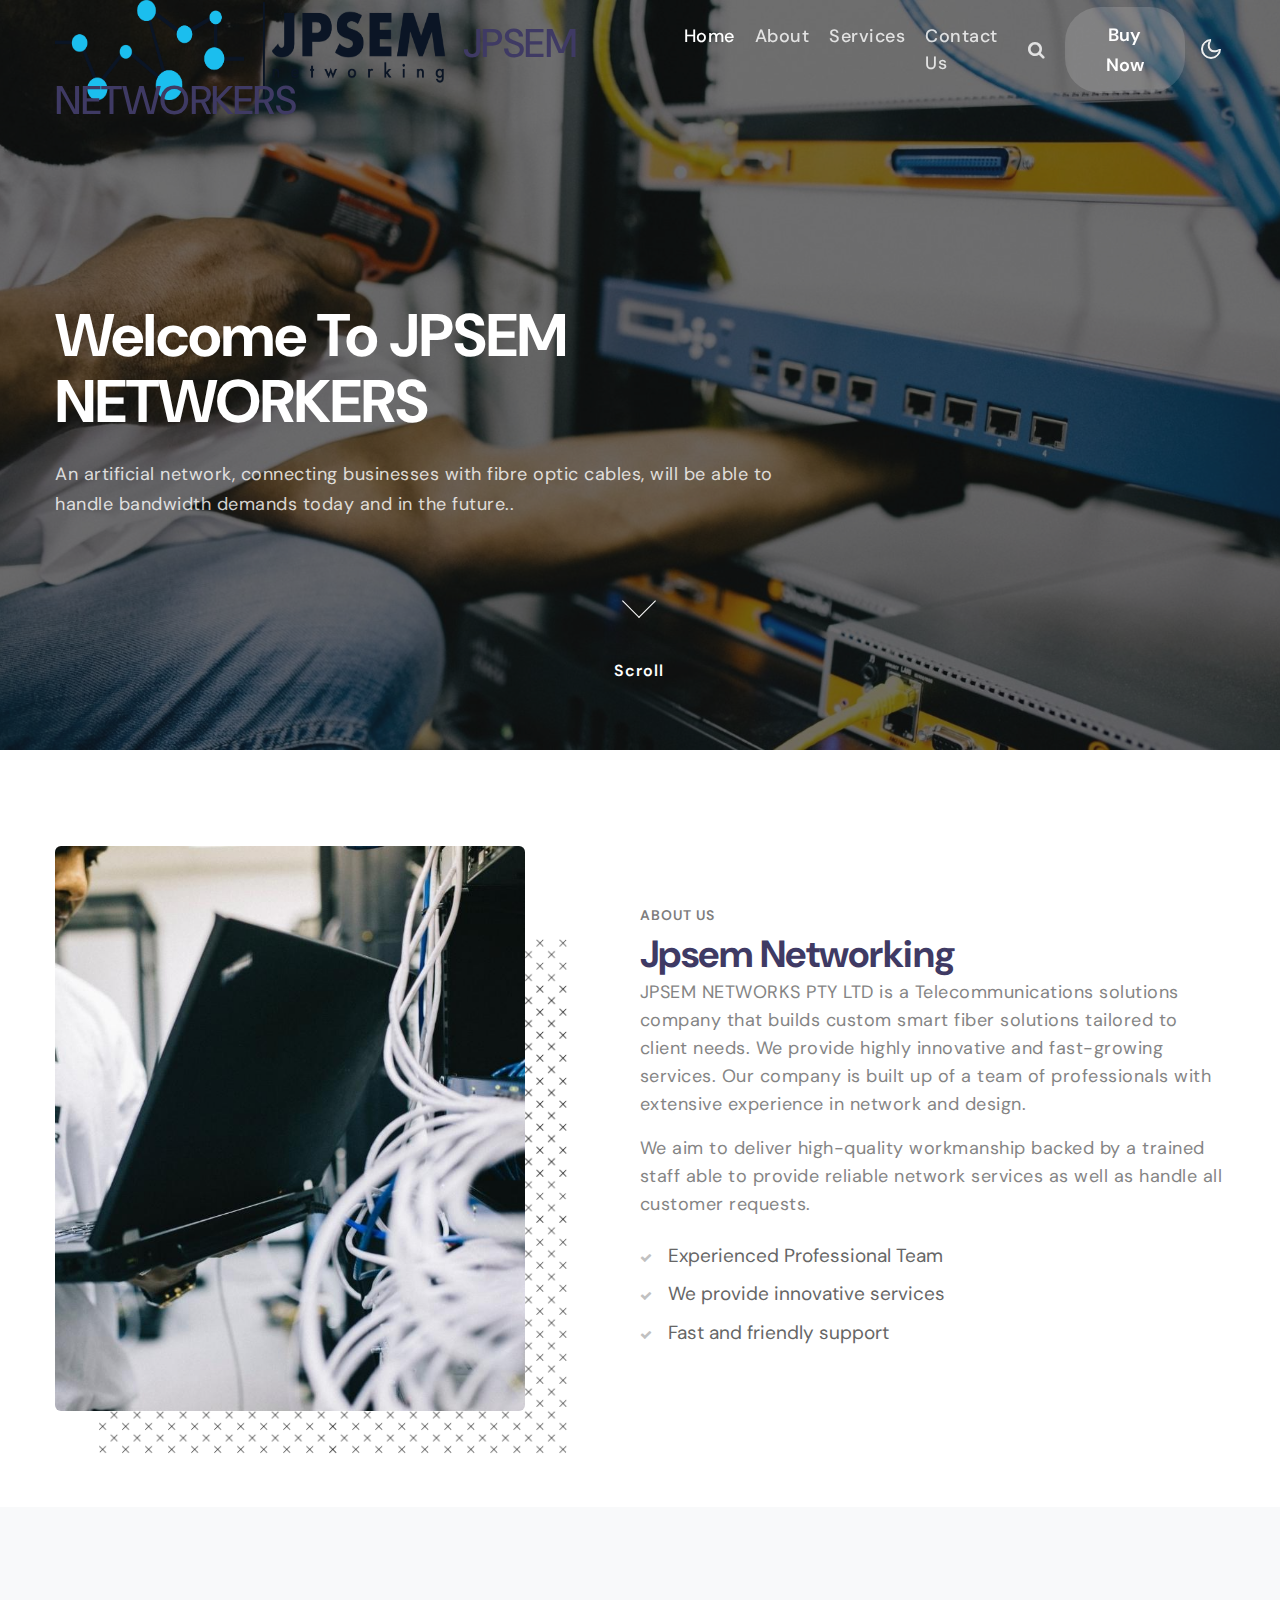
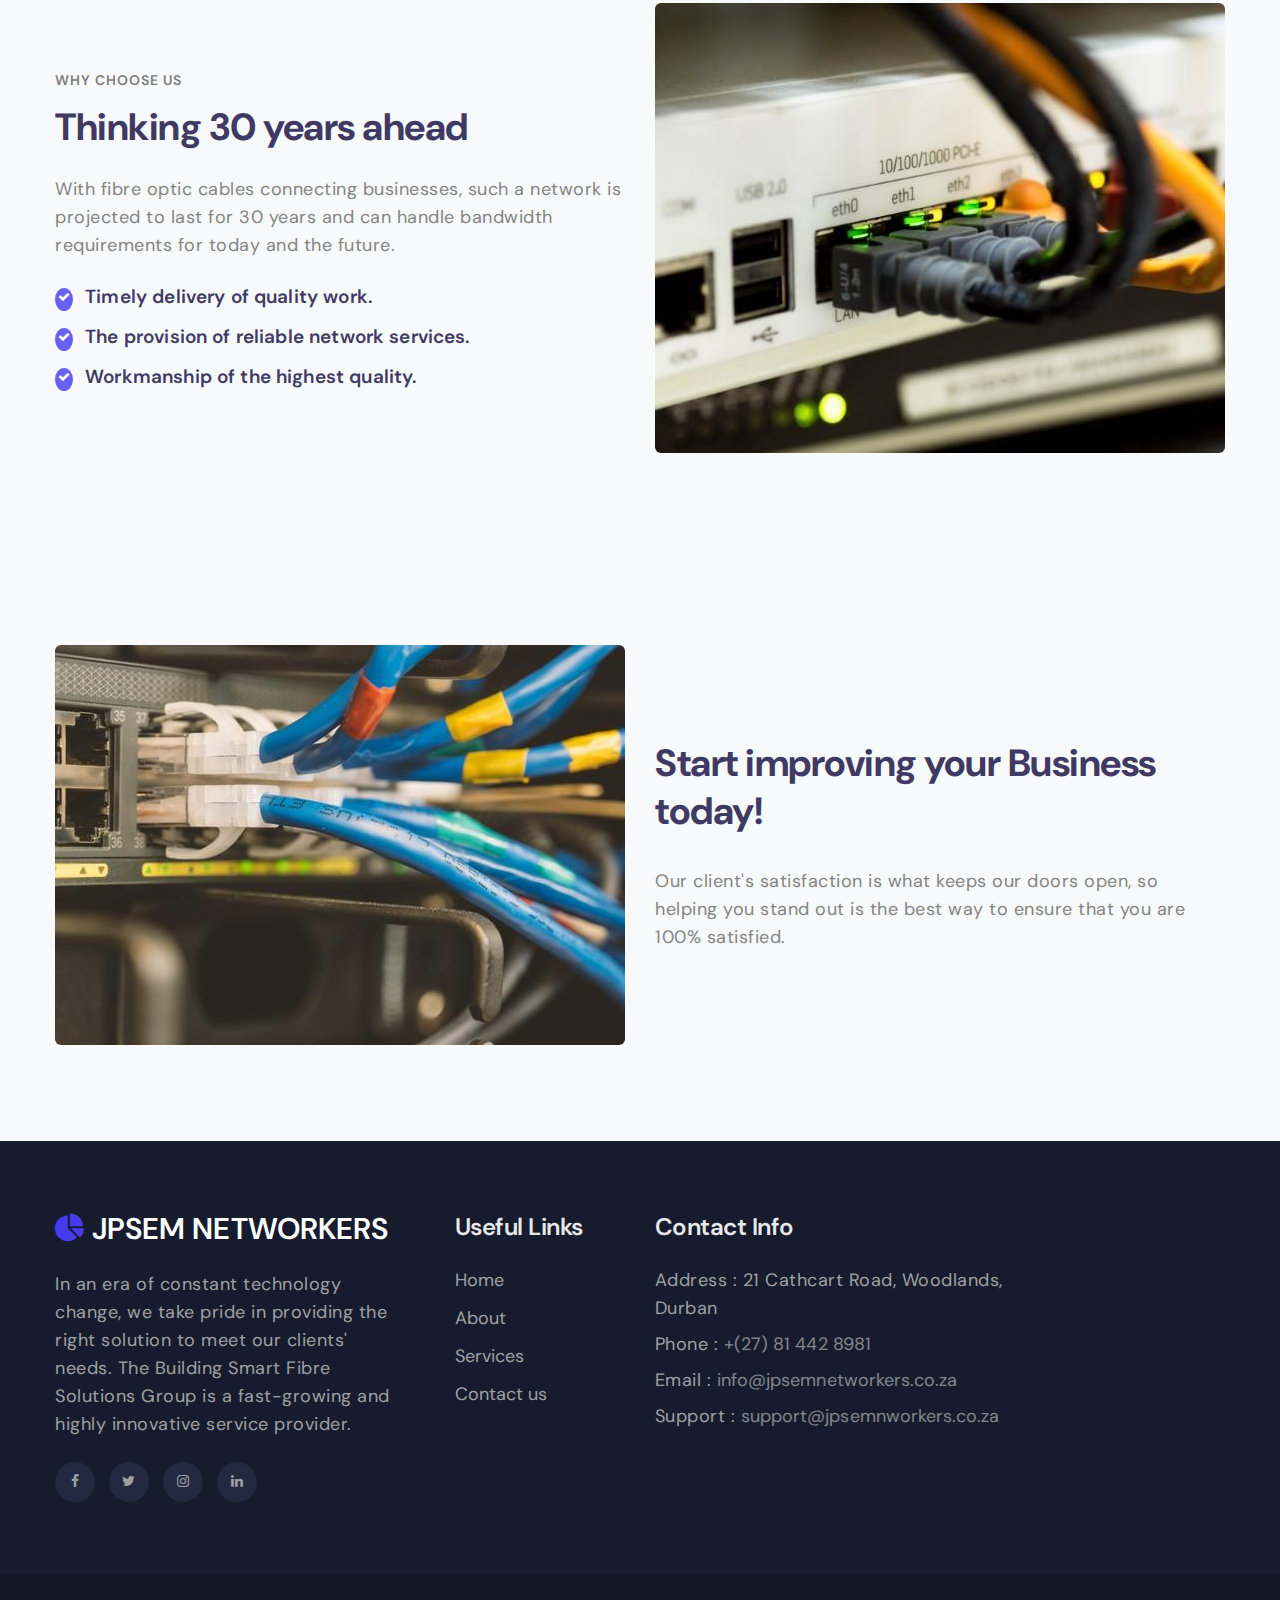
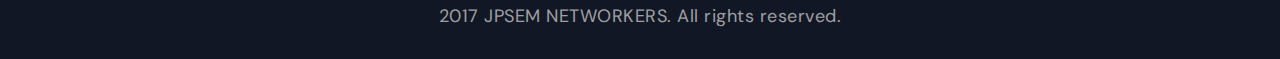
==== index.html @ b21a21ee "Footers and useful links fixed, and tried to make sure everything else is okay." ====
<!doctype html>
<html lang="en">
  <head>
    <!-- Required meta tags -->
    <meta charset="utf-8">
    <meta name="viewport" content="width=device-width, initial-scale=1, shrink-to-fit=no">

    <title>JPSEM NETWORKERS - Home</title>

    <!-- google fonts -->
    <link href="//fonts.googleapis.com/css2?family=DM+Sans:wght@400;700&display=swap" rel="stylesheet">

    <!-- Template CSS -->
    <link rel="stylesheet" href="assets/css/style-starter.css">
    
  </head>
  <body>
<!--header-->
<header id="site-header" class="fixed-top">
  <div class="container">
      <nav class="navbar navbar-expand-lg stroke px-0 pt-lg-0">
          <h1> <a class="navbar-brand" href="index.html">
                  <span>  <a class="navbar-brand" href="#index.html">
                    <img src="assets/images/logo.png" alt="Your logo" title="Your logo" style="height:100px;" />
                </a></span> JPSEM NETWORKERS
              </a></h1>
          <!-- if logo is image enable this  --> 
 
          <button class="navbar-toggler  collapsed bg-gradient" type="button" data-toggle="collapse"
              data-target="#navbarTogglerDemo02" aria-controls="navbarTogglerDemo02" aria-expanded="false"
              aria-label="Toggle navigation">
              <span class="navbar-toggler-icon fa icon-expand fa-bars"></span>
              <span class="navbar-toggler-icon fa icon-close fa-times"></span>
          </button>

          <div class="collapse navbar-collapse" id="navbarTogglerDemo02">
              <ul class="navbar-nav mx-lg-auto">
                  <li class="nav-item active">
                      <a class="nav-link" href="index.html">Home <span class="sr-only">(current)</span></a>
                  </li>
                  <li class="nav-item @@services__active">
                    <a class="nav-link" href="about.html">About</a>
                </li>
                  <li class="nav-item @@services__active">
                      <a class="nav-link" href="services.html">Services</a>
                  </li>
                  <li class="nav-item @@contact__active">
                      <a class="nav-link" href="contact.html">Contact Us</a>
                  </li>
              </ul>

              <!--/search-right-->
              <div class="search-right">
                  <a href="#search" title="search"><span class="fa fa-search" aria-hidden="true"></span></a>
                  <!-- search popup -->
                  <div id="search" class="pop-overlay">
                      <div class="popup">

                          <form action="error.html" method="GET" class="search-box">
                              <input type="search" placeholder="Enter Keyword" name="search" required="required"
                                  autofocus="">
                              <button type="submit" class="btn"><span class="fa fa-search"
                                      aria-hidden="true"></span></button>
                          </form>

                      </div>
                      <a class="close" href="#close">×</a>
                  </div>
                  <!-- /search popup -->
              </div>
              <!--//search-right-->
              <div class="top-quote mr-lg-3 mt-lg-0">
                  <a href="#buytheme" class="btn btn-style transparent-btn">Buy Now</a>
              </div>
          </div>
          <!-- toggle switch for light and dark theme -->
          <div class="mobile-position">
              <nav class="navigation">
                  <div class="theme-switch-wrapper">
                      <label class="theme-switch" for="checkbox">
                          <input type="checkbox" id="checkbox">
                          <div class="mode-container">
                              <i class="gg-sun"></i>
                              <i class="gg-moon"></i>
                          </div>
                      </label>
                  </div>
              </nav>
          </div>
          <!-- //toggle switch for light and dark theme -->
      </nav>
  </div>
</header>
<!--/header-->
<!-- banner section -->
<section id="home" class="w3l-banner py-5">
    <div class="container py-lg-5 py-4">
        <div class="py-lg-5 py-4 mt-lg-4">
            <div class="banner-info-grid mt-lg-5">
                <h3 class="mb-4">Welcome To JPSEM NETWORKERS</h3>
                <p>An artificial network, connecting businesses with fibre optic cables, will be able to handle bandwidth demands today and in the future..</p>
              <!--  <a class="btn btn-primary btn-style mt-sm-5 mt-4 mr-sm-2 mr-1" href="#more"> Know More </a> -->
                <!-- <a class="btn transparent-btn btn-style mt-sm-5 mt-4" href="about.html"> Get Started </a> -->
                <section id="bottom" class="demo">
                    <a href="#bottom"><span></span>Scroll</a>
                </section>
            </div>
        </div>
    </div>
</section>
<!-- //banner section -->
<section class="w3l-index3" id="about">
    <div class="midd-w3 py-5">
        <div class="container py-lg-5 py-md-4 py-2">
            <div class="row">
                <div class="col-lg-5 left-wthree-img">
                    <div class="position-relative">
                        <img src="assets/images/about.jpg" alt="" class="img-fluid" />
                        <img src="assets/images/cross.png" class="img-fluid pos" alt="dots">
                    </div>
                </div>
                <div class="col-lg-6 offset-lg-1 mt-lg-0 mt-5 pl-lg-0 align-self">
                    <h3 class="title-small">About us</h3>
                    <h6 class="title-big">Jpsem Networking</h6><p> JPSEM NETWORKS PTY LTD is a Telecommunications solutions company 
                      that builds custom smart fiber solutions tailored to client needs. We provide highly innovative and fast-growing services. 
                      Our company is built up of a team of professionals with extensive experience in network and design.
                    <p class="mt-3">We aim to deliver high-quality workmanship backed by a trained staff 
                      able to provide reliable network services as well as handle all customer requests.</p>
                    <ul class="w3l-right-book mt-4">
                        <li><span class="fa fa-check" aria-hidden="true"></span>Experienced Professional Team</li>
                        <li><span class="fa fa-check" aria-hidden="true"></span>We provide innovative services</li>
                        <li><span class="fa fa-check" aria-hidden="true"></span>Fast and friendly support</li>
                    </ul>
                    <!-- <a href="about.html" class="btn btn-style btn-primary mt-4">Read More</a> -->
                </div>
            </div>
        </div>
    </div>
</section>
<!-- home page block grids -->
<section class="w3l-grids-3 py-5" id="why">
    <div class="container py-lg-5 py-md-4 py-2">
        <div class="row bottom-ab-grids">
            <div class="col-lg-6 bottom-ab-left align-self">
                <span class="title-small mb-2">Why choose us</span>
                <h3 class="title-big mb-4">Thinking 30 years ahead</h3>
                <p class="">With fibre optic cables connecting businesses, such a network is projected to last for 30 years and can handle 
                  bandwidth requirements for today and the future.  </p>
                <ul class="cont-4 mt-4">
                    <li><span class="fa fa-check"></span>Timely delivery of quality work.</li>
                    <li><span class="fa fa-check"></span>The provision of reliable network services.</li>
                    <li><span class="fa fa-check"></span>Workmanship of the highest quality.</li>
                </ul>
            </div>
            <div class="col-lg-6 bottom-right-grids mt-lg-0 mt-5">
                <img src="assets/images/chooose.jpg" alt="" width="100%" class="radius-image img-fluid">
            </div>
        </div>
    </div>
</section>
<!-- //home page block grids -->
<!-- stats -->
<!-- //stats -->
<!-- home page section -->

<!-- //home page section -->

<!-- home page section -->
<section class="w3l-circles" id="stats">
    <div class="midd-w3 py-5">
        <div class="container py-lg-5 py-md-4 py-2">
            <div class="row">
                <div class="col-lg-6 mb-lg-0 mb-md-5 mb-4">
                    <img src="assets/images/image.jpg" alt="" width="100%" class="radius-image img-fluid">
                </div>
                <div class="col-lg-6 w3l-grids-3 w3l-align align-self">
                    <h3 class="title-big mx-0">Start improving your Business today! </h3>
                    <p class="pt-lg-2 mt-md-4 mt-3">Our client's satisfaction is what keeps our doors open, so helping you stand out is 
                      the best way to ensure that you are 100% satisfied.</p>
                </div>
            </div>
        </div>
    </div>
</section>
<!-- //home page section -->
<!-- footer -->
<section class="w3l-footer-29-main">
    <div class="footer-29 py-5">
      <div class="container py-lg-4">
        <div class="row footer-top-29">
          <div class="col-lg-4 col-md-6 col-sm-7 footer-list-29 footer-1 pr-lg-5">
            <div class="footer-logo mb-4">
              <a class="navbar-brand" href="index.html">
                <span class="fa fa-pie-chart"></span> JPSEM NETWORKERS</a>
            </div>
            <p>In an era of constant technology change, we take pride in providing the right solution to meet our clients' needs. 
              The Building Smart Fibre Solutions Group is a fast-growing and highly innovative service provider.</p>
            <div class="main-social-footer-29 mt-4">
              <a href="#facebook" class="facebook"><span class="fa fa-facebook"></span></a>
              <a href="#twitter" class="twitter"><span class="fa fa-twitter"></span></a>
              <a href="#instagram" class="instagram"><span class="fa fa-instagram"></span></a>
              <a href="#linkedin" class="linkedin"><span class="fa fa-linkedin"></span></a>
            </div>
          </div>
          <div class="col-lg-2 col-md-6 col-sm-5 col-6 footer-list-29 footer-2 mt-sm-0 mt-5">
  
            <ul>
              <h6 class="footer-title-29">Useful Links</h6>
              <li><a href="index.html">Home</a></li>
              <li><a href="about.html">About</a></li>
              <li><a href="services.html">Services</a></li>
              <li><a href="contact.html">Contact us</a></li>
            </ul>
          </div>
          <div class="col-lg-4 col-md-6 col-sm-7 footer-list-29 footer-4 mt-lg-0 mt-5">
            <h6 class="footer-title-29">Contact Info </h6>
            <p>Address : 21 Cathcart Road, Woodlands, Durban</p>
            <p class="mt-2">Phone : <a href="tel:0814428981">+(27) 81 442 8981</a></p>
            <p class="mt-2">Email : <a href="mailto:info@jpsemnetworkers.co.za">info@jpsemnetworkers.co.za</a></p>
            <p class="mt-2">Support : <a href="mailto:support@jpsemnworkers.co.za">support@jpsemnworkers.co.za</a></p>
          </div>
        </div>
      </div>
    </div>
    <!-- copyright -->
    <section class="w3l-copyright text-center">
      <div class="container">
        <p class="copy-footer-29">2017 JPSEM NETWORKERS. All rights reserved.</p>
      </div>
  
      <!-- move top -->
      <button onclick="topFunction()" id="movetop" title="Go to top">
        &#10548;
      </button>
      <script>
        // When the user scrolls down 20px from the top of the document, show the button
        window.onscroll = function () {
          scrollFunction()
        };
  
        function scrollFunction() {
          if (document.body.scrollTop > 20 || document.documentElement.scrollTop > 20) {
            document.getElementById("movetop").style.display = "block";
          } else {
            document.getElementById("movetop").style.display = "none";
          }
        }
  
        // When the user clicks on the button, scroll to the top of the document
        function topFunction() {
          document.body.scrollTop = 0;
          document.documentElement.scrollTop = 0;
        }
      </script>
      <!-- /move top -->
    </section>
    <!-- //copyright -->
  </section>
  <!-- //footer -->
<!-- //footer -->

<!-- Template JavaScript -->
<script src="assets/js/theme-change.js"></script><!-- theme switch js (light and dark)-->

<script src="assets/js/jquery-3.3.1.min.js"></script><!-- default jQuery -->

<script src="assets/js/circles.js"></script>

<!-- stats number counter-->
<script src="assets/js/jquery.waypoints.min.js"></script>
<script src="assets/js/jquery.countup.js"></script>
<script>
  $('.counter').countUp();
</script>
<!-- //stats number counter -->

<!-- owlcarousel -->
<script src="assets/js/owl.carousel.js"></script>

<!-- script for tesimonials carousel slider -->
<script>
  $(document).ready(function () {
    $("#owl-demo1").owlCarousel({
      loop: true,
      nav: false,
      margin: 50,
      responsiveClass: true,
      responsive: {
        0: {
          items: 1,
          nav: false
        },
        736: {
          items: 1,
          nav: false
        },
        991: {
          items: 2,
          margin: 30,
          nav: false
        },
        1080: {
          items: 2,
          nav: false
        }
      }
    })
  })
</script>
<!-- //script for tesimonials carousel slider -->

<!-- script for teams -->
<script>
  $(document).ready(function () {
    $('.owl-carousel').owlCarousel({
      loop: true,
      margin: 0,
      responsiveClass: true,
      responsive: {
        0: {
          items: 1,
          nav: true
        },
        400: {
          items: 2,
          nav: true,
          margin: 20
        },
        768: {
          items: 3,
          nav: true,
          margin: 20
        },
        1000: {
          items: 4,
          nav: true,
          loop: true,
          margin: 25
        }
      }
    })
  })
</script>
<!-- //script for teams-->
<!-- video popup -->
<script src="assets/js/jquery.magnific-popup.min.js"></script>
<script>
  $(document).ready(function () {
    $('.popup-with-zoom-anim').magnificPopup({
      type: 'inline',

      fixedContentPos: false,
      fixedBgPos: true,

      overflowY: 'auto',

      closeBtnInside: true,
      preloader: false,

      midClick: true,
      removalDelay: 300,
      mainClass: 'my-mfp-zoom-in'
    });

    $('.popup-with-move-anim').magnificPopup({
      type: 'inline',

      fixedContentPos: false,
      fixedBgPos: true,

      overflowY: 'auto',

      closeBtnInside: true,
      preloader: false,

      midClick: true,
      removalDelay: 300,
      mainClass: 'my-mfp-slide-bottom'
    });
  });
</script>
<!-- //video popup -->

<!-- disable body scroll which navbar is in active -->
<script>
  $(function () {
    $('.navbar-toggler').click(function () {
      $('body').toggleClass('noscroll');
    })
  });
</script>
<!-- disable body scroll which navbar is in active -->

<!--/MENU-JS-->
<script>
  $(window).on("scroll", function () {
    var scroll = $(window).scrollTop();

    if (scroll >= 80) {
      $("#site-header").addClass("nav-fixed");
    } else {
      $("#site-header").removeClass("nav-fixed");
    }
  });

  //Main navigation Active Class Add Remove
  $(".navbar-toggler").on("click", function () {
    $("header").toggleClass("active");
  });
  $(document).on("ready", function () {
    if ($(window).width() > 991) {
      $("header").removeClass("active");
    }
    $(window).on("resize", function () {
      if ($(window).width() > 991) {
        $("header").removeClass("active");
      }
    });
  });
</script>
<!--//MENU-JS-->

<!-- bootstrap js -->
<script src="assets/js/bootstrap.min.js"></script>

</body>

</html>
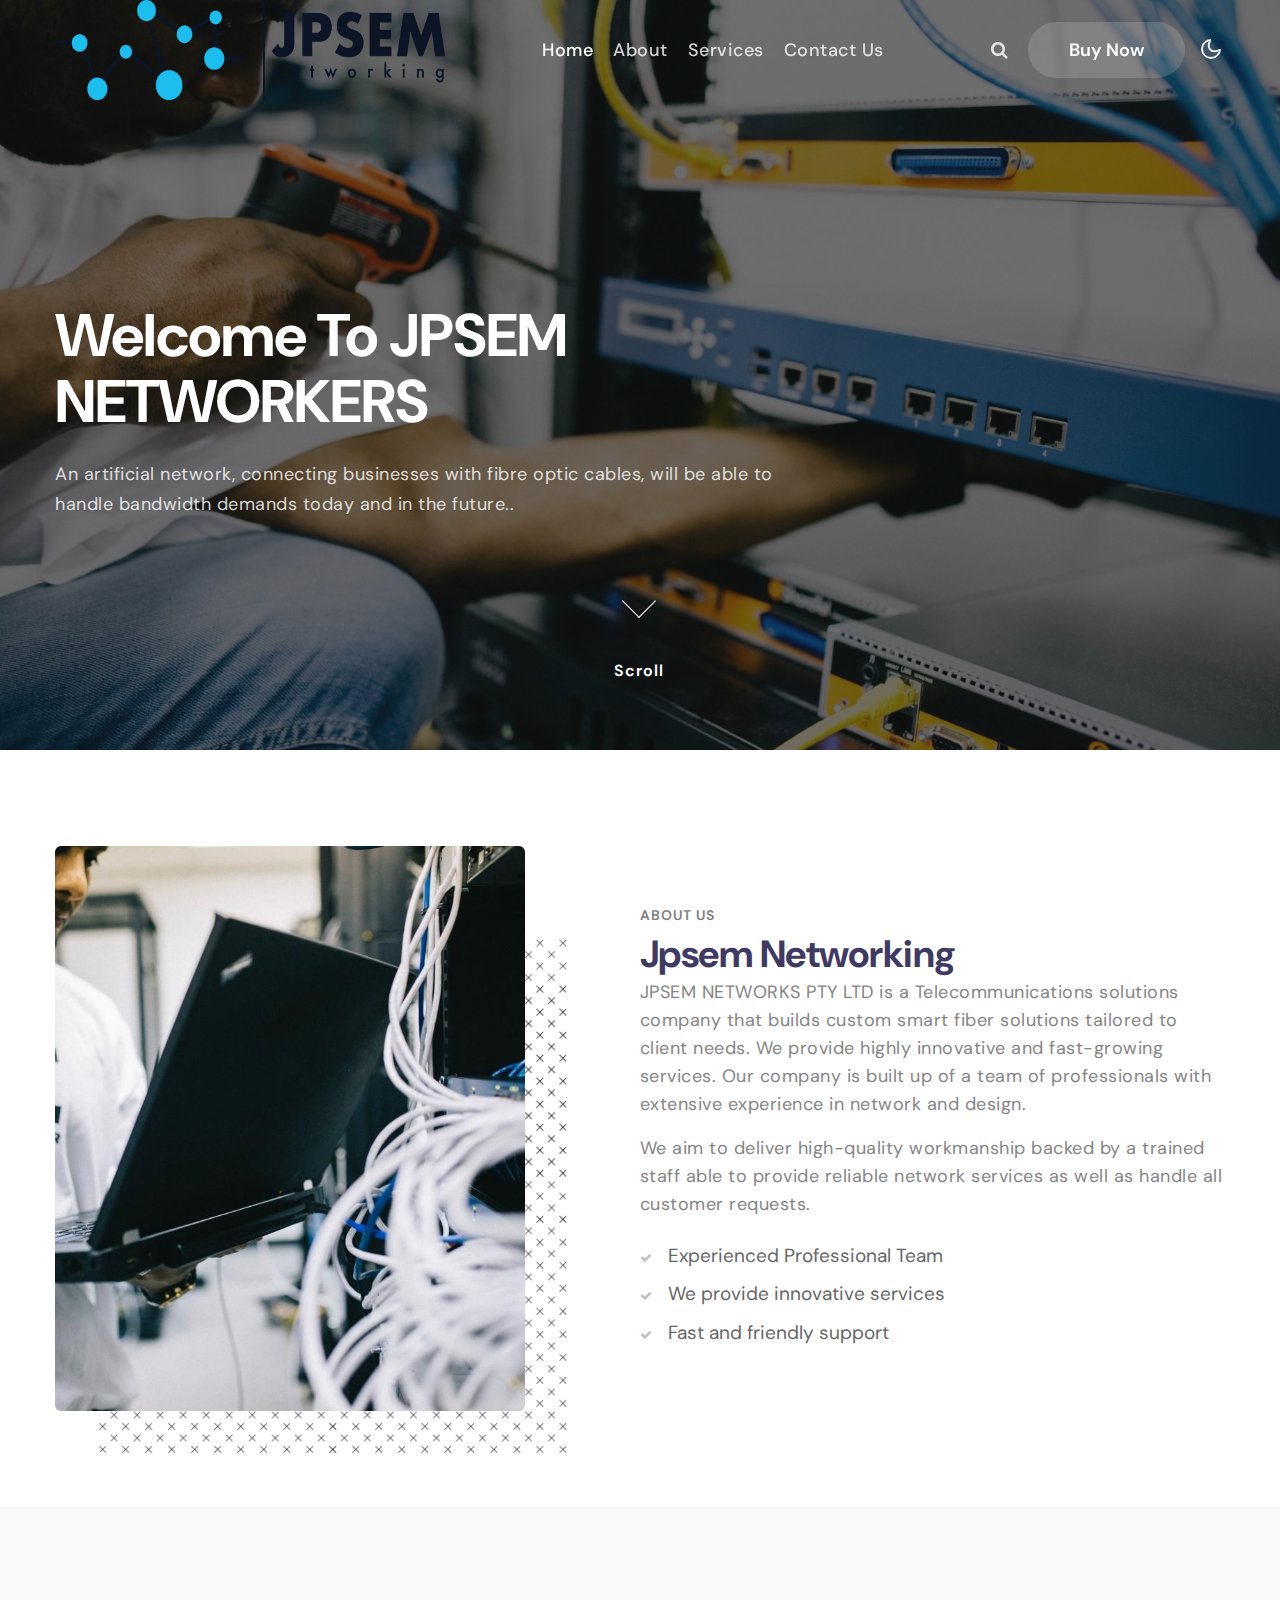
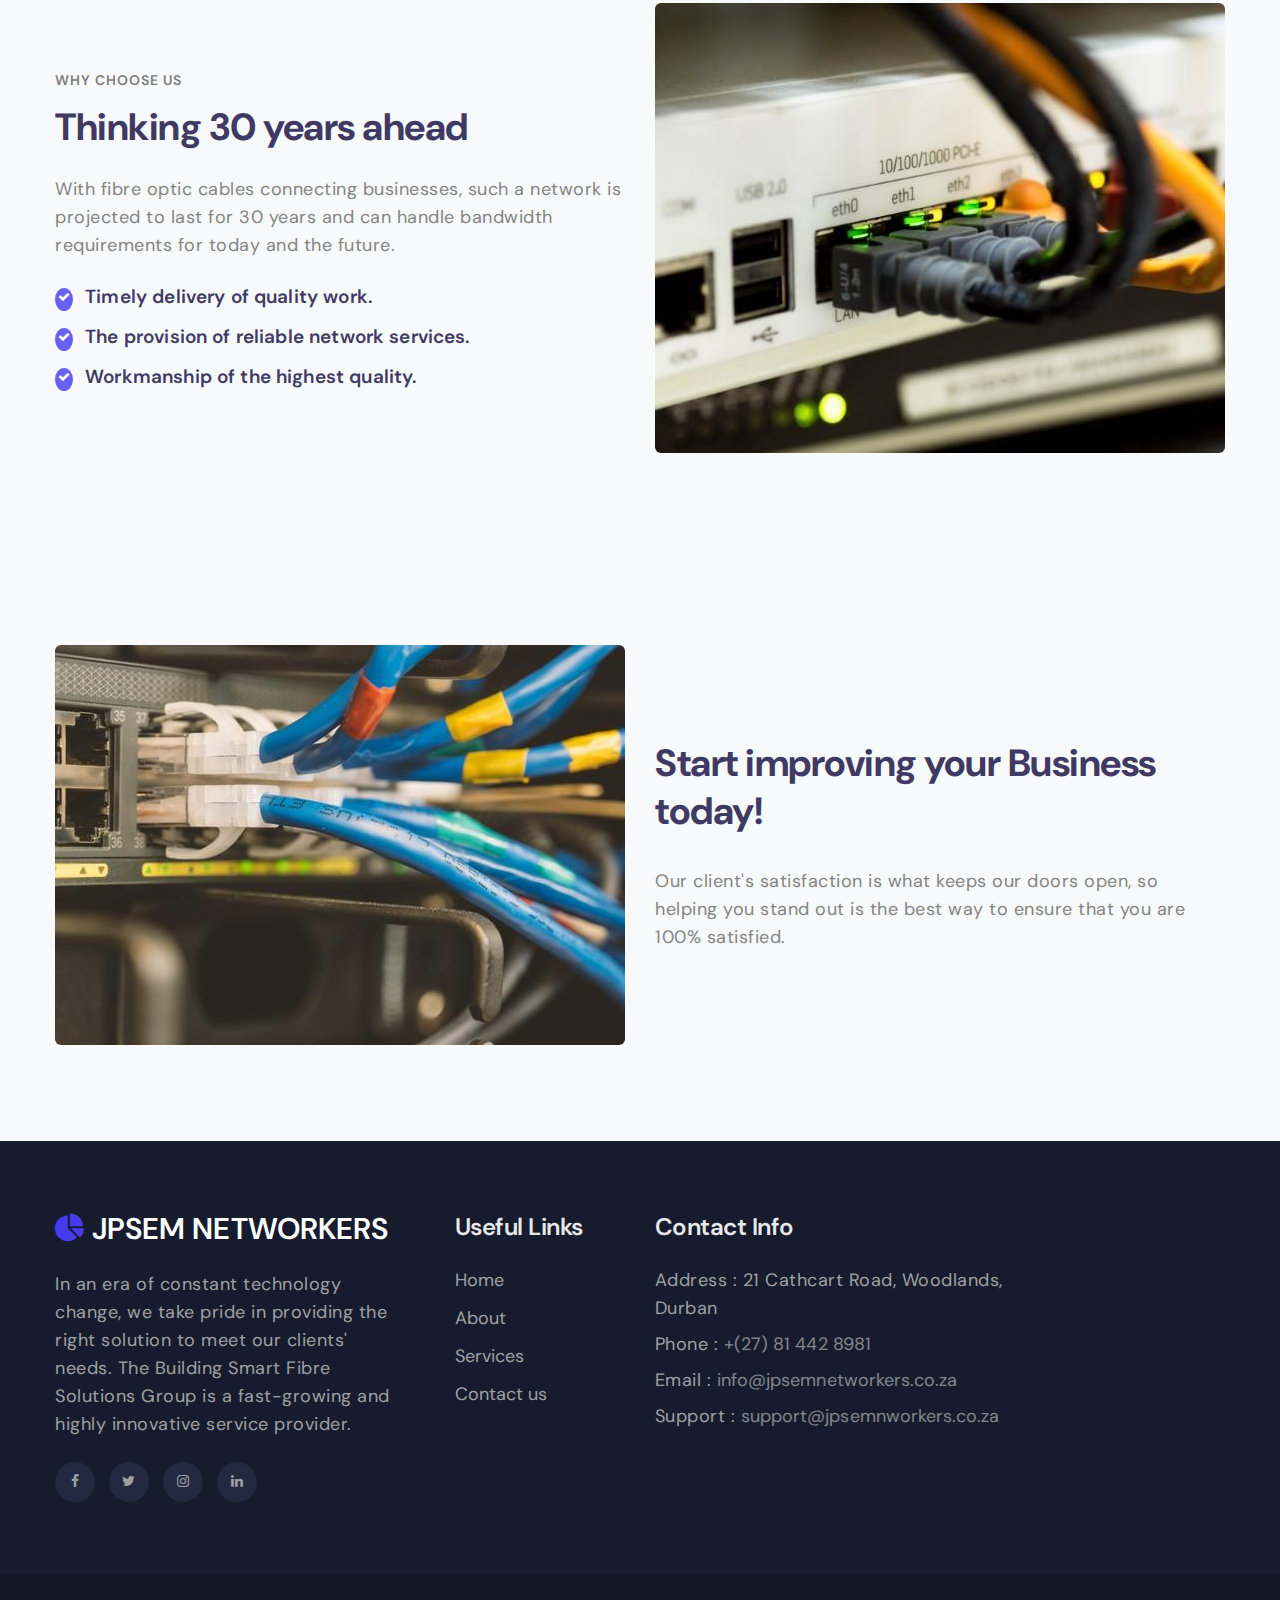
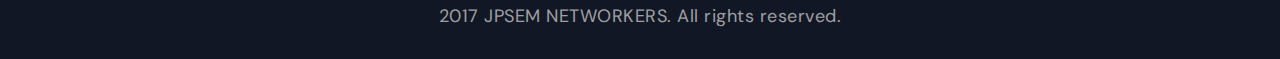
==== commit bbcc34eb: "Merge branch 'gh-pages' of https://github.com/ITmbuyu/jpsem.github.io into gh-pages" ====
--- a/index.html
+++ b/index.html
@@ -22,7 +22,7 @@
           <h1> <a class="navbar-brand" href="index.html">
                   <span>  <a class="navbar-brand" href="#index.html">
                     <img src="assets/images/logo.png" alt="Your logo" title="Your logo" style="height:100px;" />
-                </a></span> JPSEM NETWORKERS
+                </a></span>
               </a></h1>
           <!-- if logo is image enable this  --> 
  
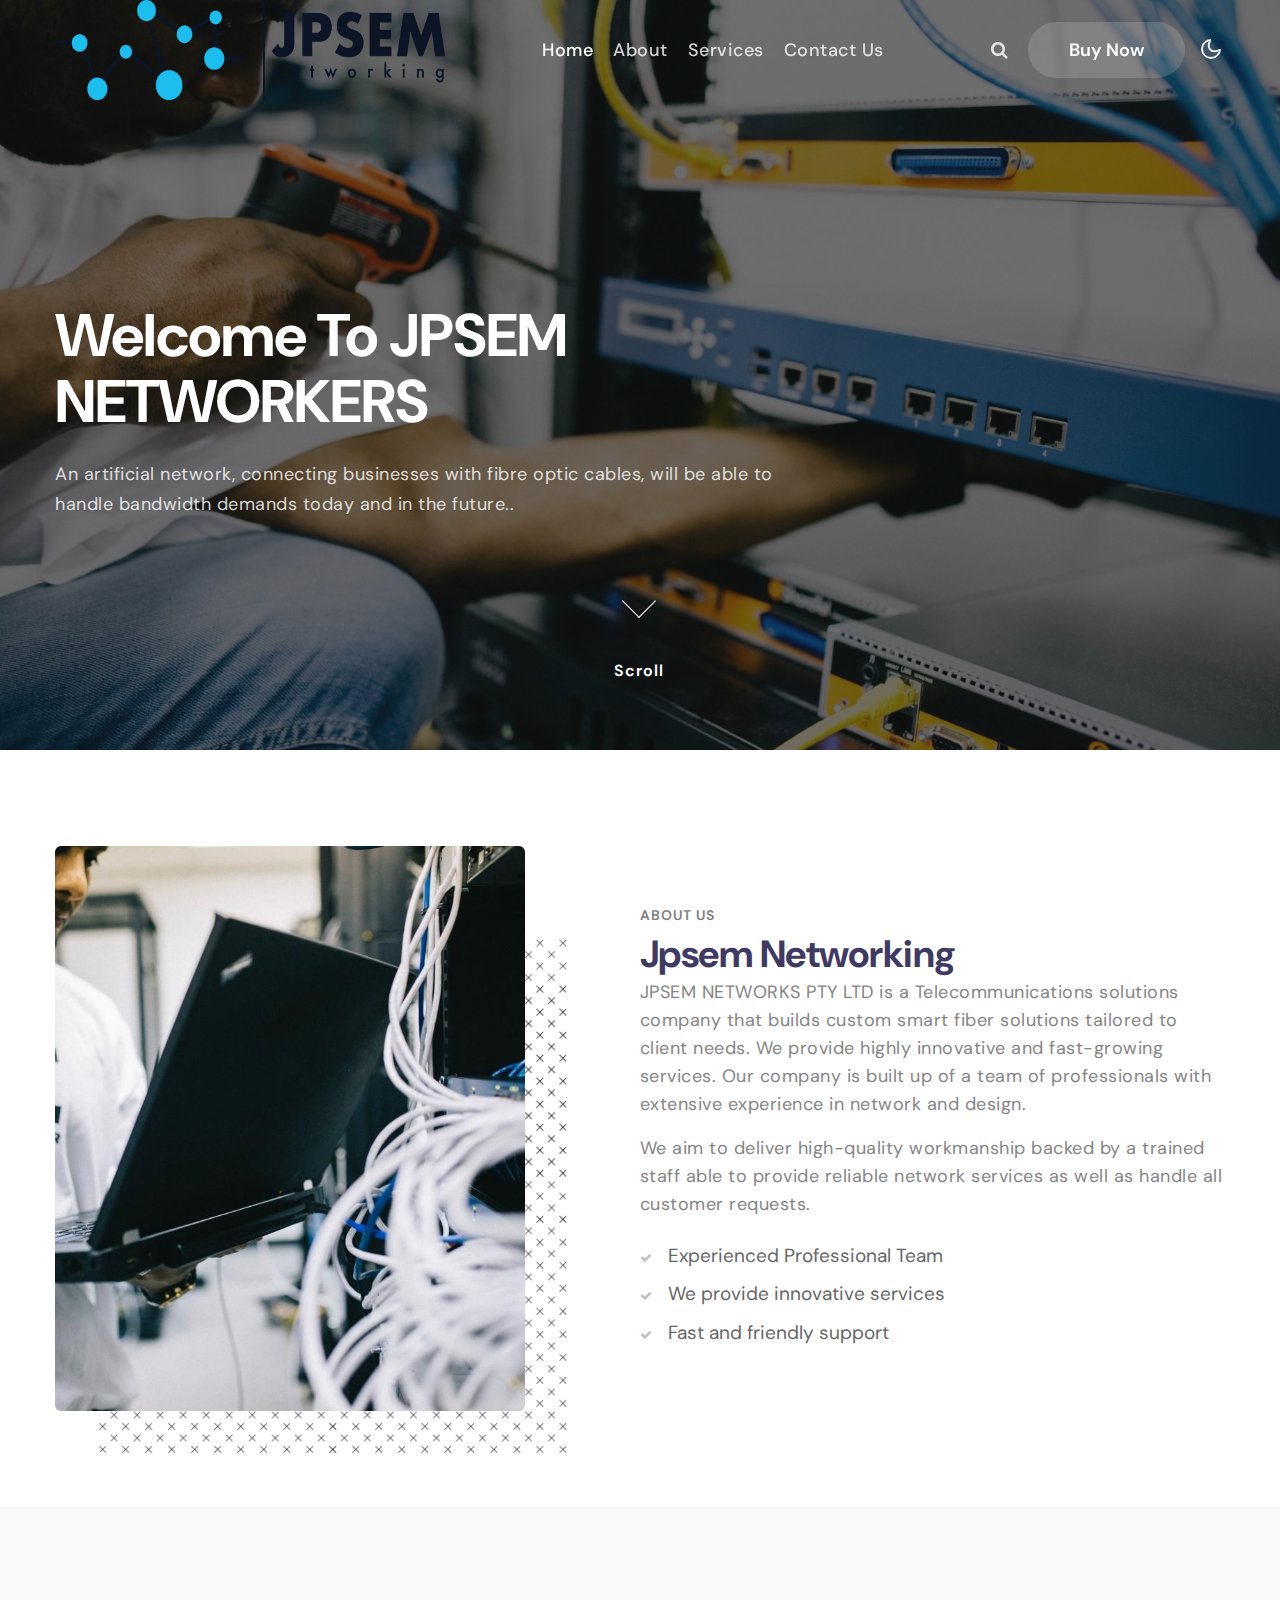
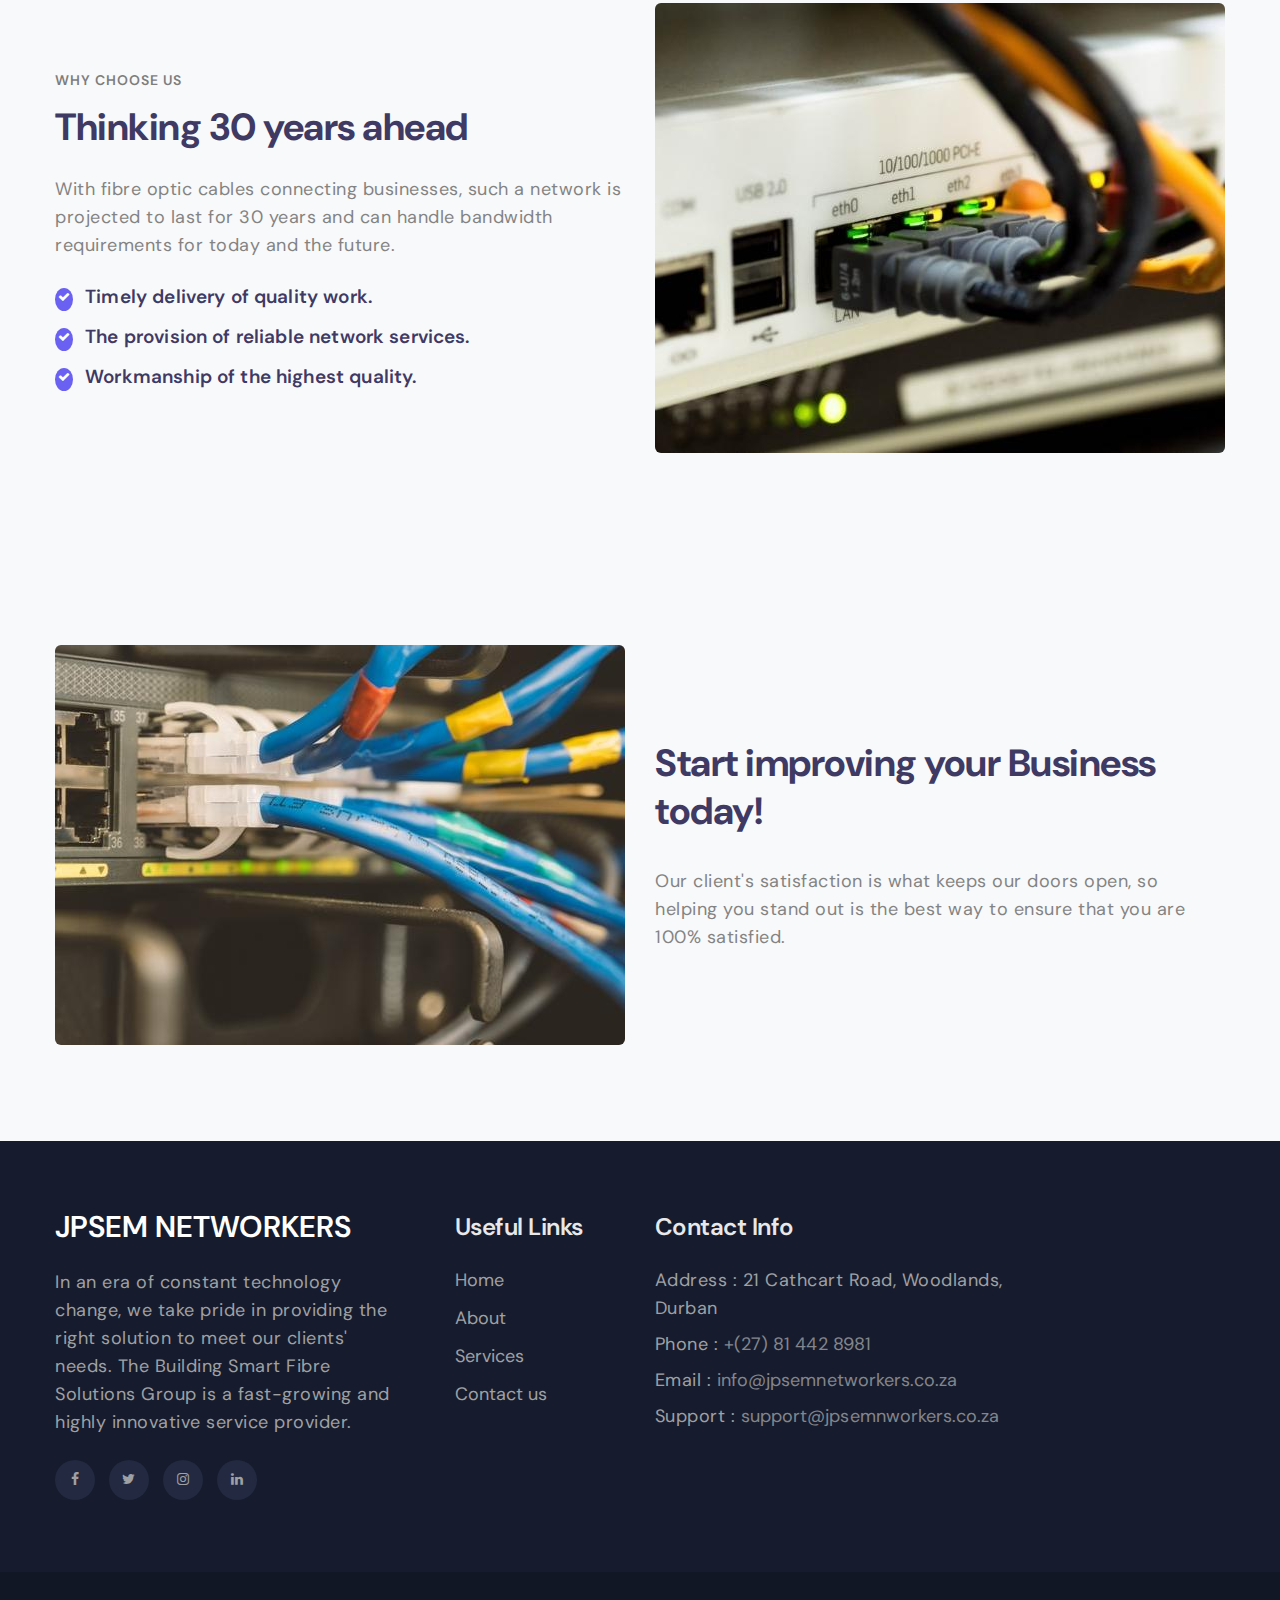
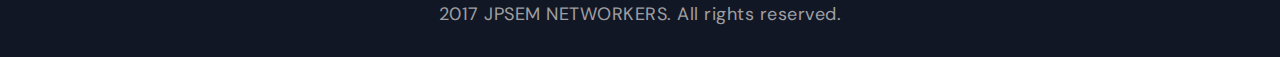
==== commit 70e40c35: "removing pie fa icon" ====
--- a/index.html
+++ b/index.html
@@ -6,6 +6,9 @@
     <meta name="viewport" content="width=device-width, initial-scale=1, shrink-to-fit=no">
 
     <title>JPSEM NETWORKERS - Home</title>
+    <link rel="apple-touch-icon" sizes="180x180" href="assets/images/apple-touch-icon.png">
+    <link rel="icon" type="image/png" sizes="32x32" href="assets/images/favicon-32x32.png">
+    <link rel="icon" type="image/png" sizes="16x16" href="assets/images/favicon-16x16.png">
 
     <!-- google fonts -->
     <link href="//fonts.googleapis.com/css2?family=DM+Sans:wght@400;700&display=swap" rel="stylesheet">
@@ -70,7 +73,7 @@
               </div>
               <!--//search-right-->
               <div class="top-quote mr-lg-3 mt-lg-0">
-                  <a href="#buytheme" class="btn btn-style transparent-btn">Buy Now</a>
+                  <a href="contact.html" class="btn btn-style transparent-btn">Buy Now</a>
               </div>
           </div>
           <!-- toggle switch for light and dark theme -->
@@ -190,8 +193,7 @@
         <div class="row footer-top-29">
           <div class="col-lg-4 col-md-6 col-sm-7 footer-list-29 footer-1 pr-lg-5">
             <div class="footer-logo mb-4">
-              <a class="navbar-brand" href="index.html">
-                <span class="fa fa-pie-chart"></span> JPSEM NETWORKERS</a>
+              <a class="navbar-brand" href="index.html"> JPSEM NETWORKERS</a>
             </div>
             <p>In an era of constant technology change, we take pride in providing the right solution to meet our clients' needs. 
               The Building Smart Fibre Solutions Group is a fast-growing and highly innovative service provider.</p>
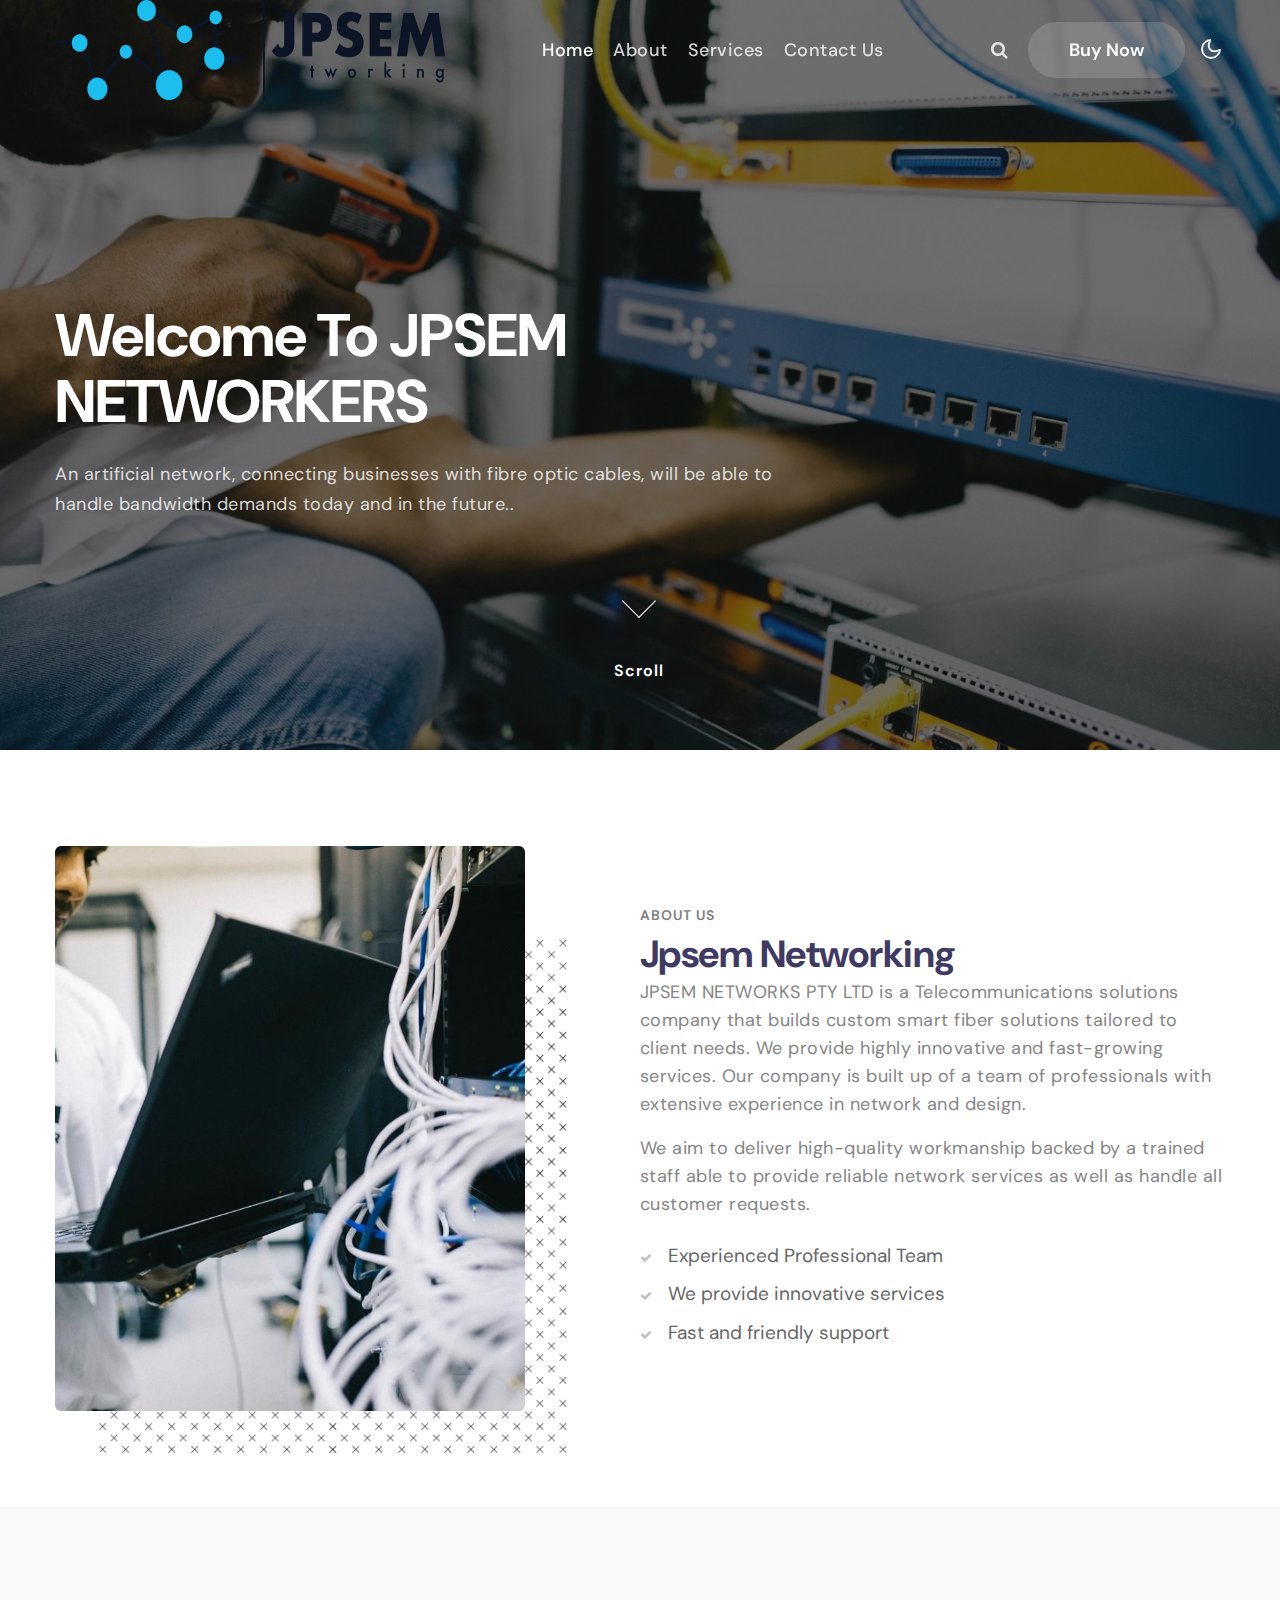
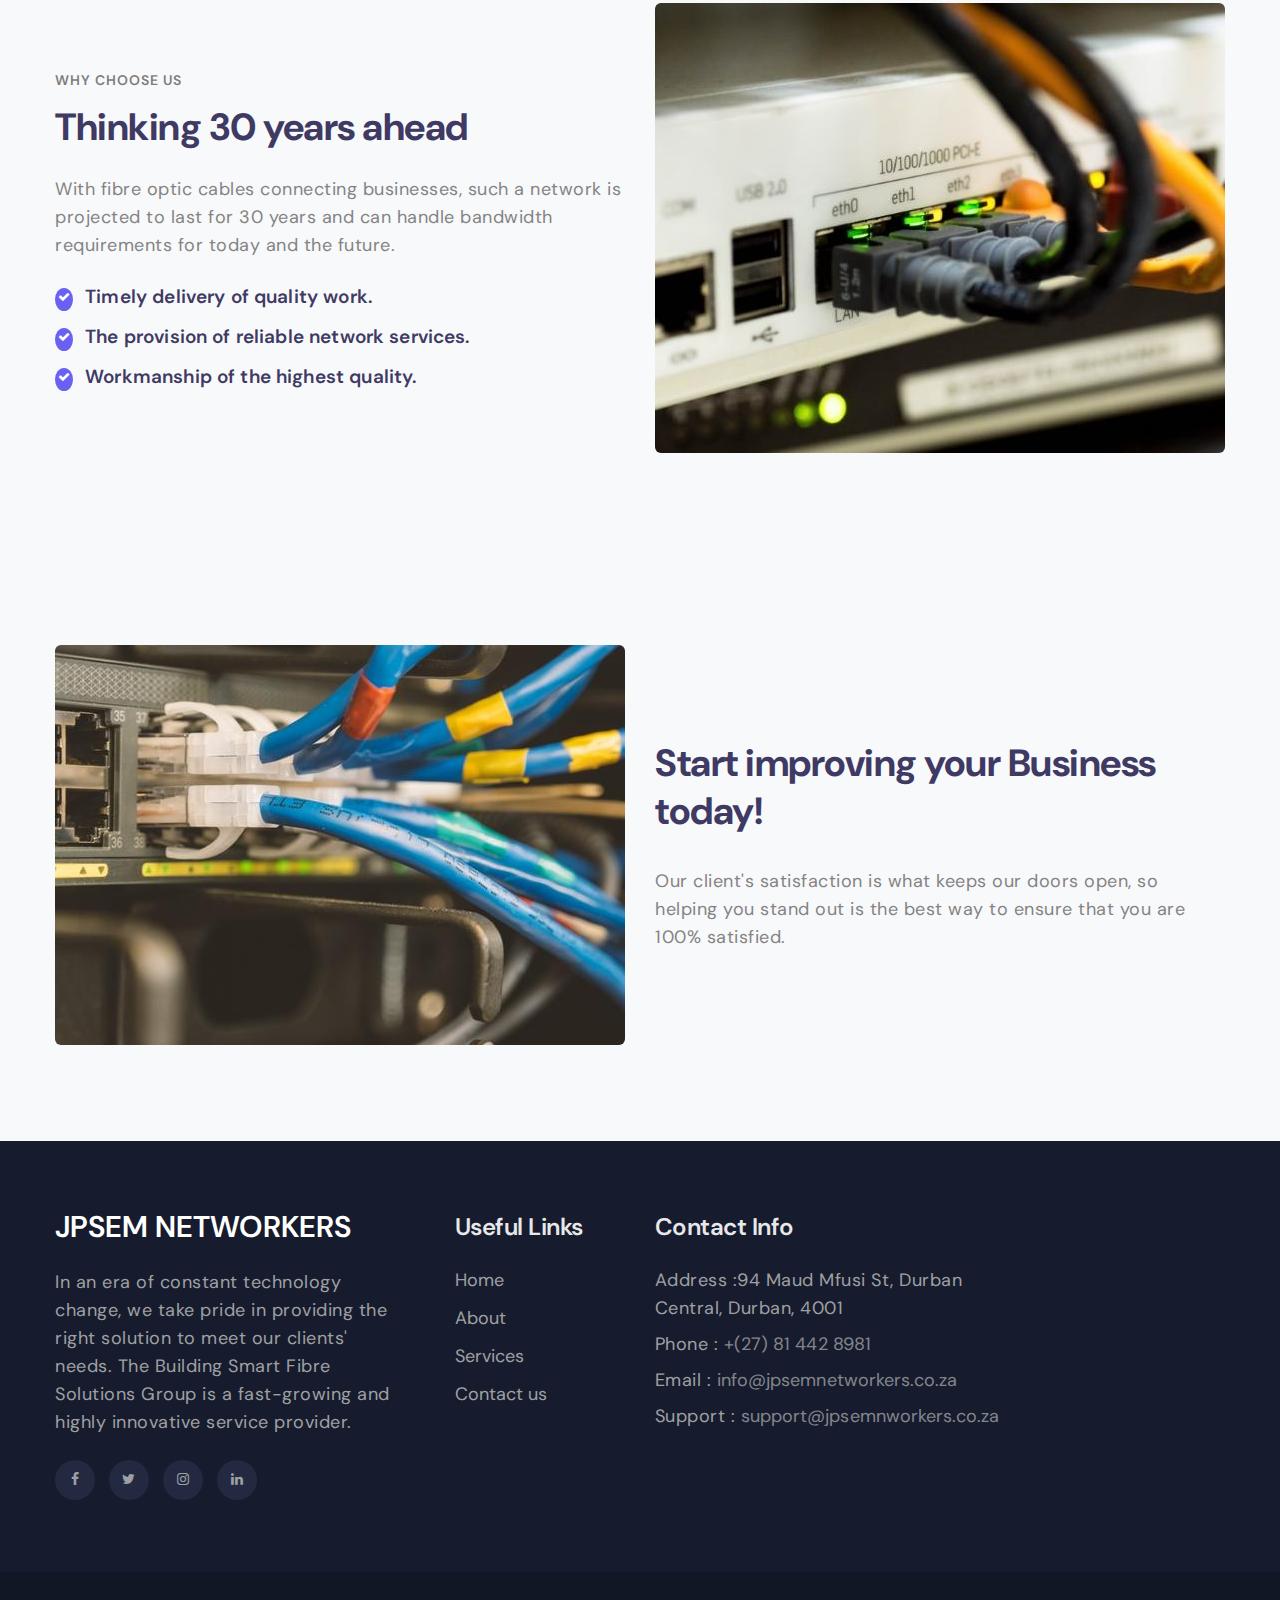
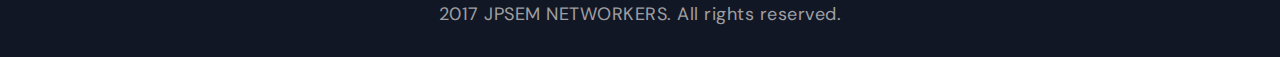
==== commit 7ecea523: "Update index.html" ====
--- a/index.html
+++ b/index.html
@@ -216,7 +216,7 @@
           </div>
           <div class="col-lg-4 col-md-6 col-sm-7 footer-list-29 footer-4 mt-lg-0 mt-5">
             <h6 class="footer-title-29">Contact Info </h6>
-            <p>Address : 21 Cathcart Road, Woodlands, Durban</p>
+            <p>Address :94 Maud Mfusi St, Durban Central, Durban, 4001</p>
             <p class="mt-2">Phone : <a href="tel:0814428981">+(27) 81 442 8981</a></p>
             <p class="mt-2">Email : <a href="mailto:info@jpsemnetworkers.co.za">info@jpsemnetworkers.co.za</a></p>
             <p class="mt-2">Support : <a href="mailto:support@jpsemnworkers.co.za">support@jpsemnworkers.co.za</a></p>
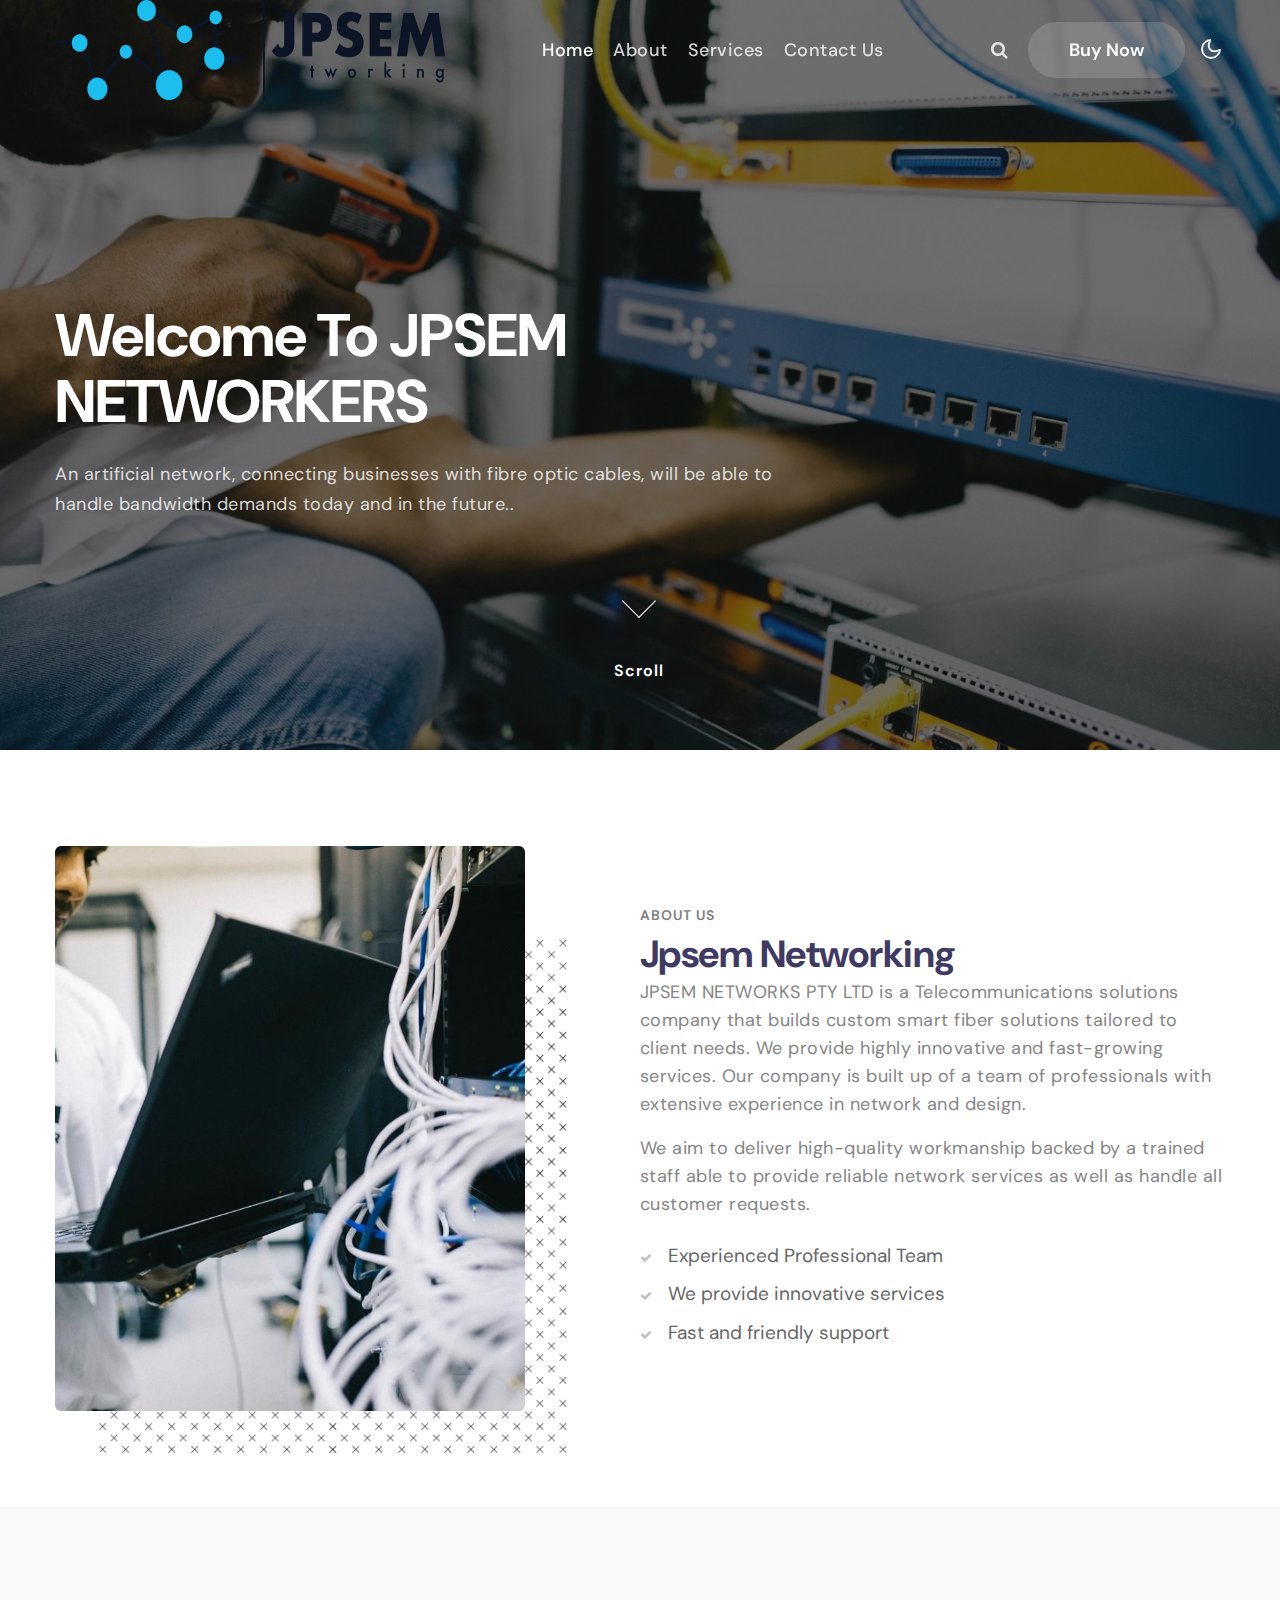
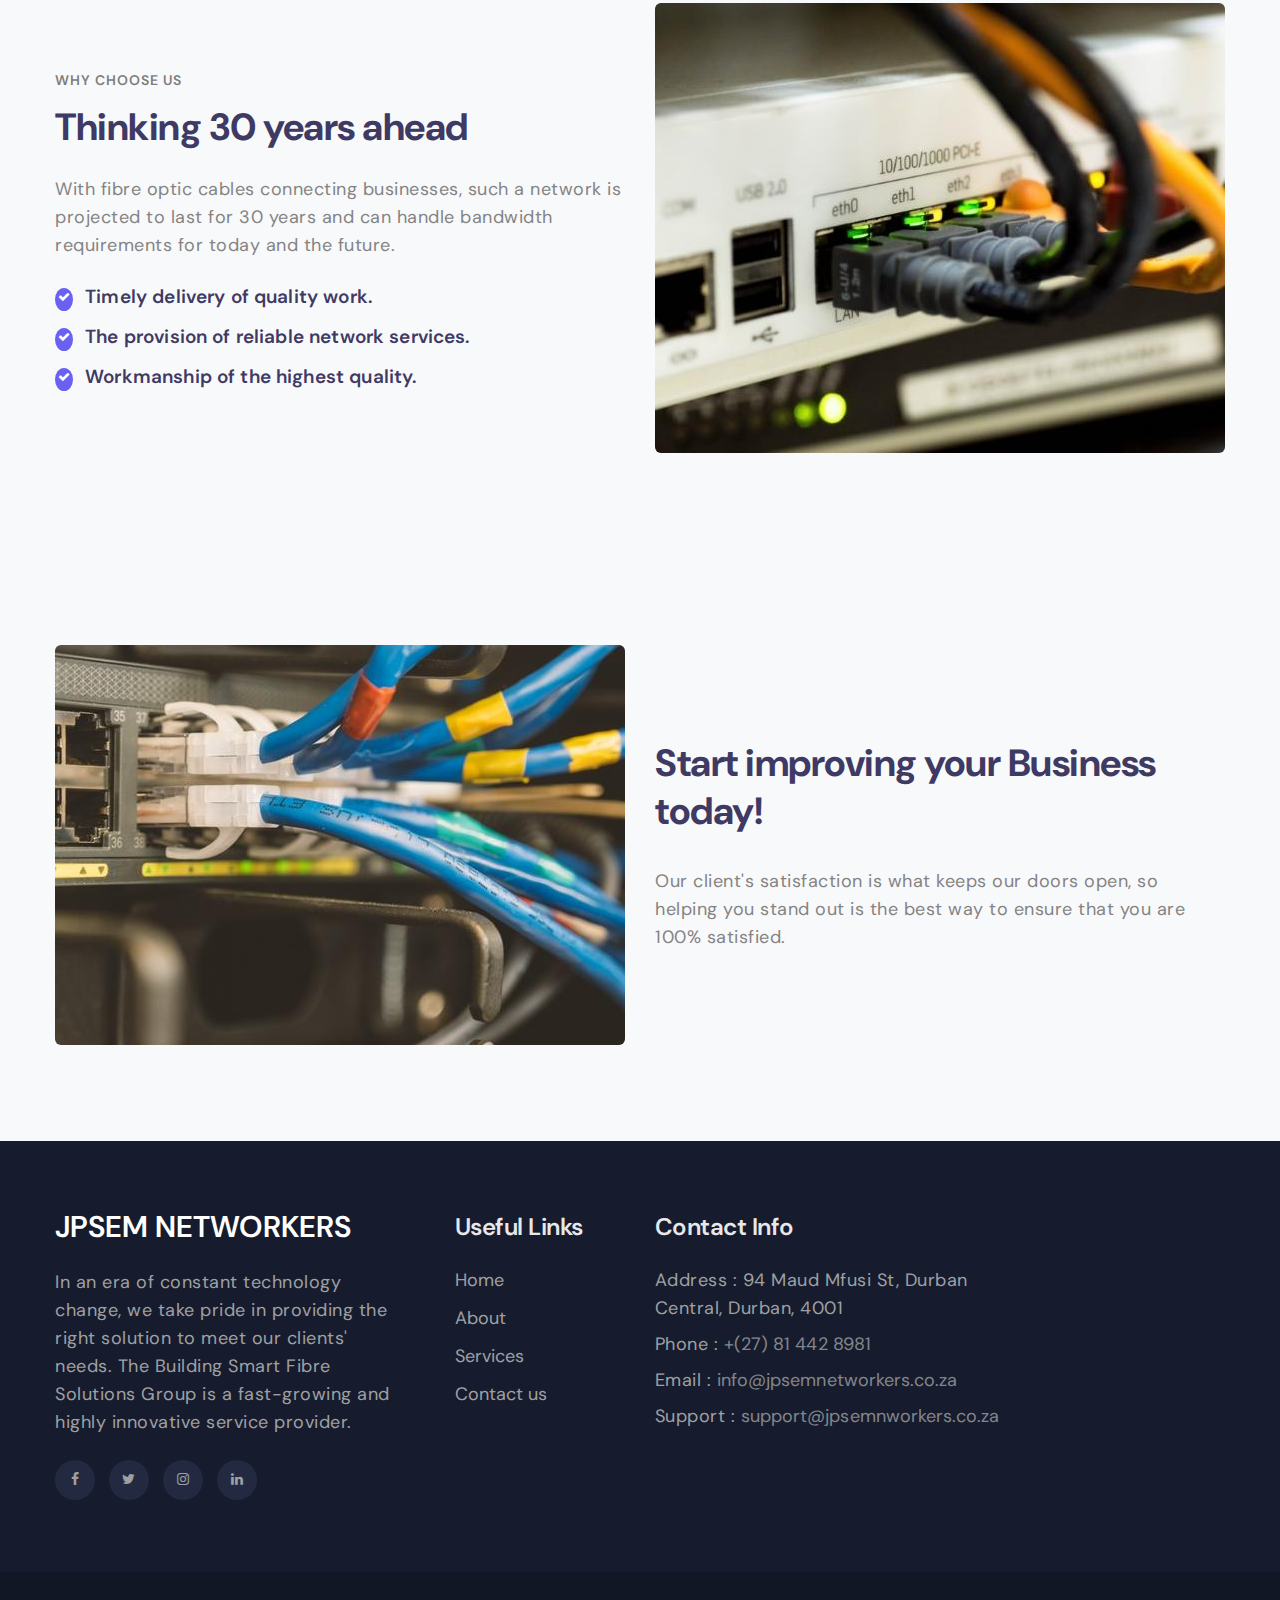
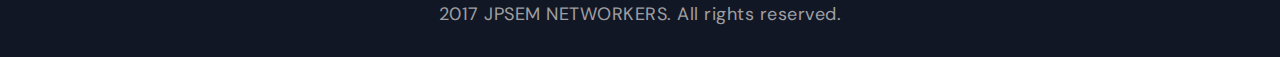
==== commit 6282d72f: "Update index.html" ====
--- a/index.html
+++ b/index.html
@@ -216,7 +216,7 @@
           </div>
           <div class="col-lg-4 col-md-6 col-sm-7 footer-list-29 footer-4 mt-lg-0 mt-5">
             <h6 class="footer-title-29">Contact Info </h6>
-            <p>Address :94 Maud Mfusi St, Durban Central, Durban, 4001</p>
+            <p>Address : 94 Maud Mfusi St, Durban Central, Durban, 4001</p>
             <p class="mt-2">Phone : <a href="tel:0814428981">+(27) 81 442 8981</a></p>
             <p class="mt-2">Email : <a href="mailto:info@jpsemnetworkers.co.za">info@jpsemnetworkers.co.za</a></p>
             <p class="mt-2">Support : <a href="mailto:support@jpsemnworkers.co.za">support@jpsemnworkers.co.za</a></p>
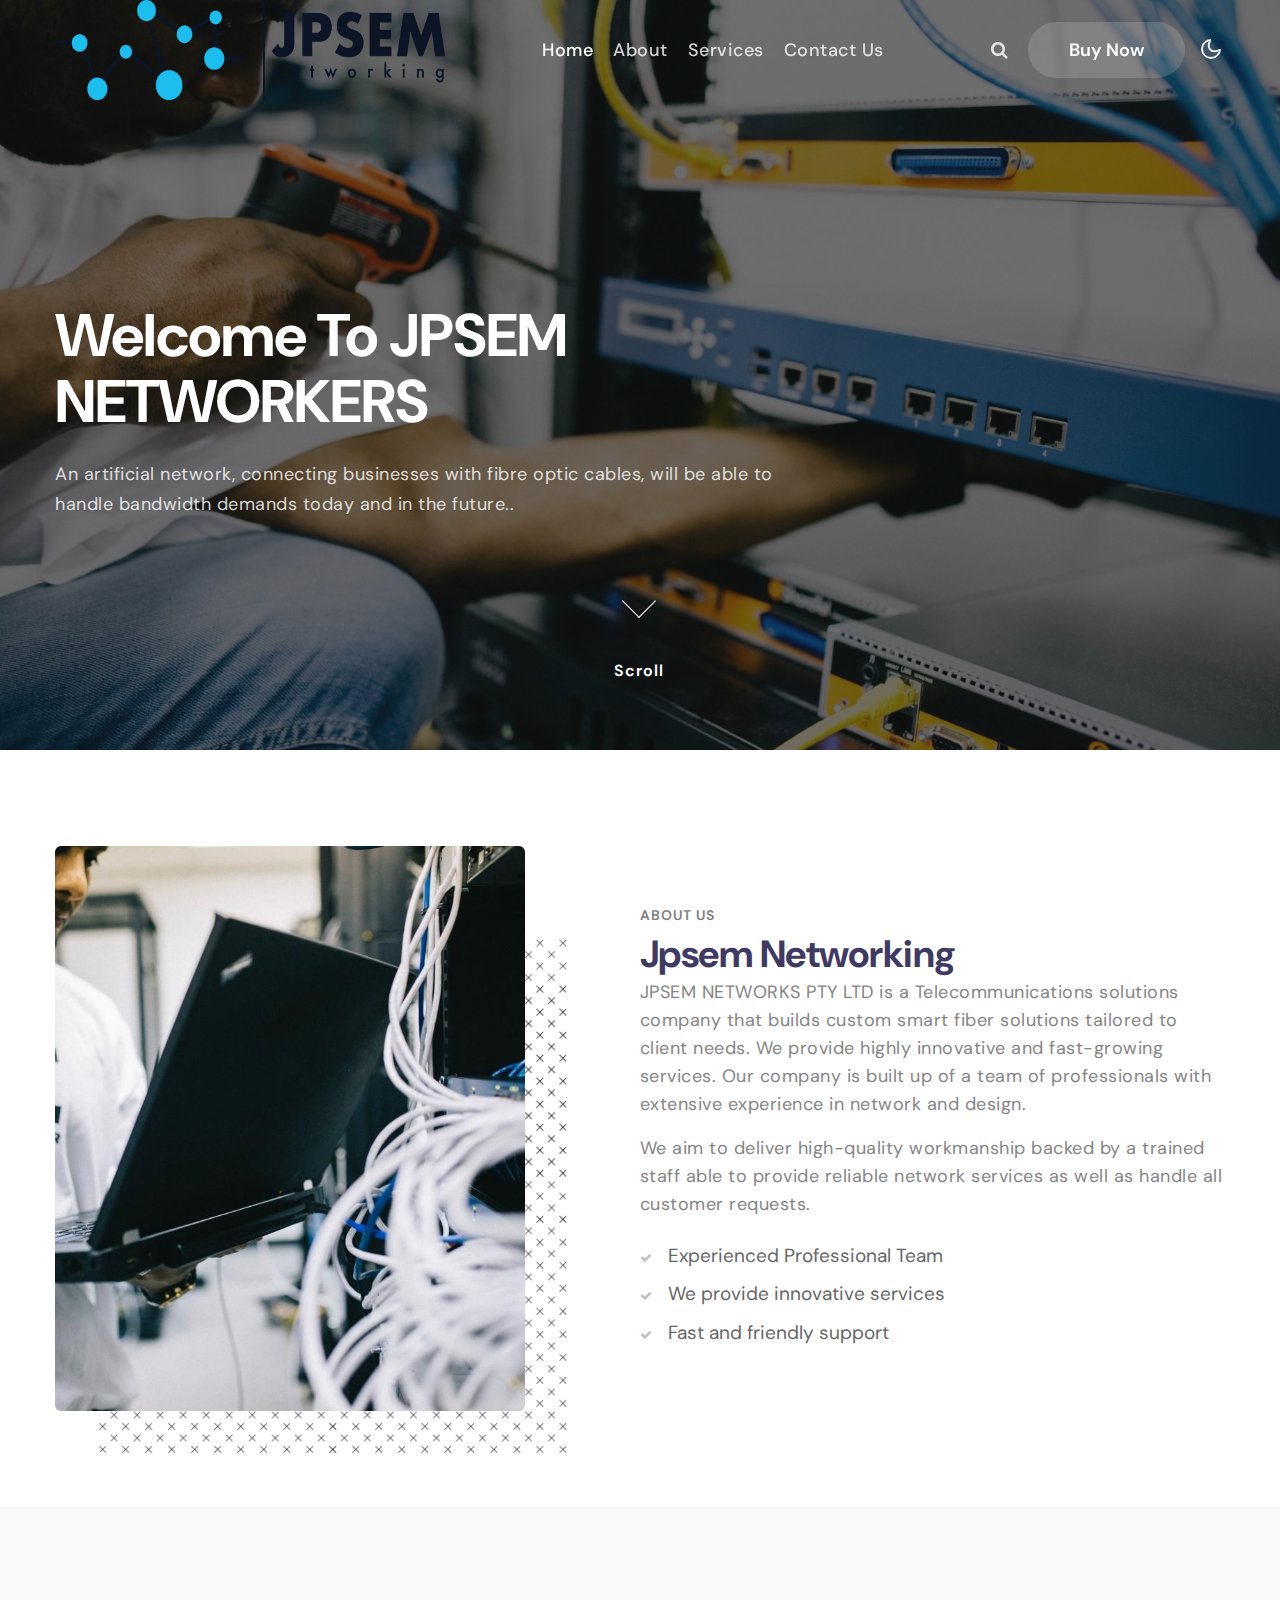
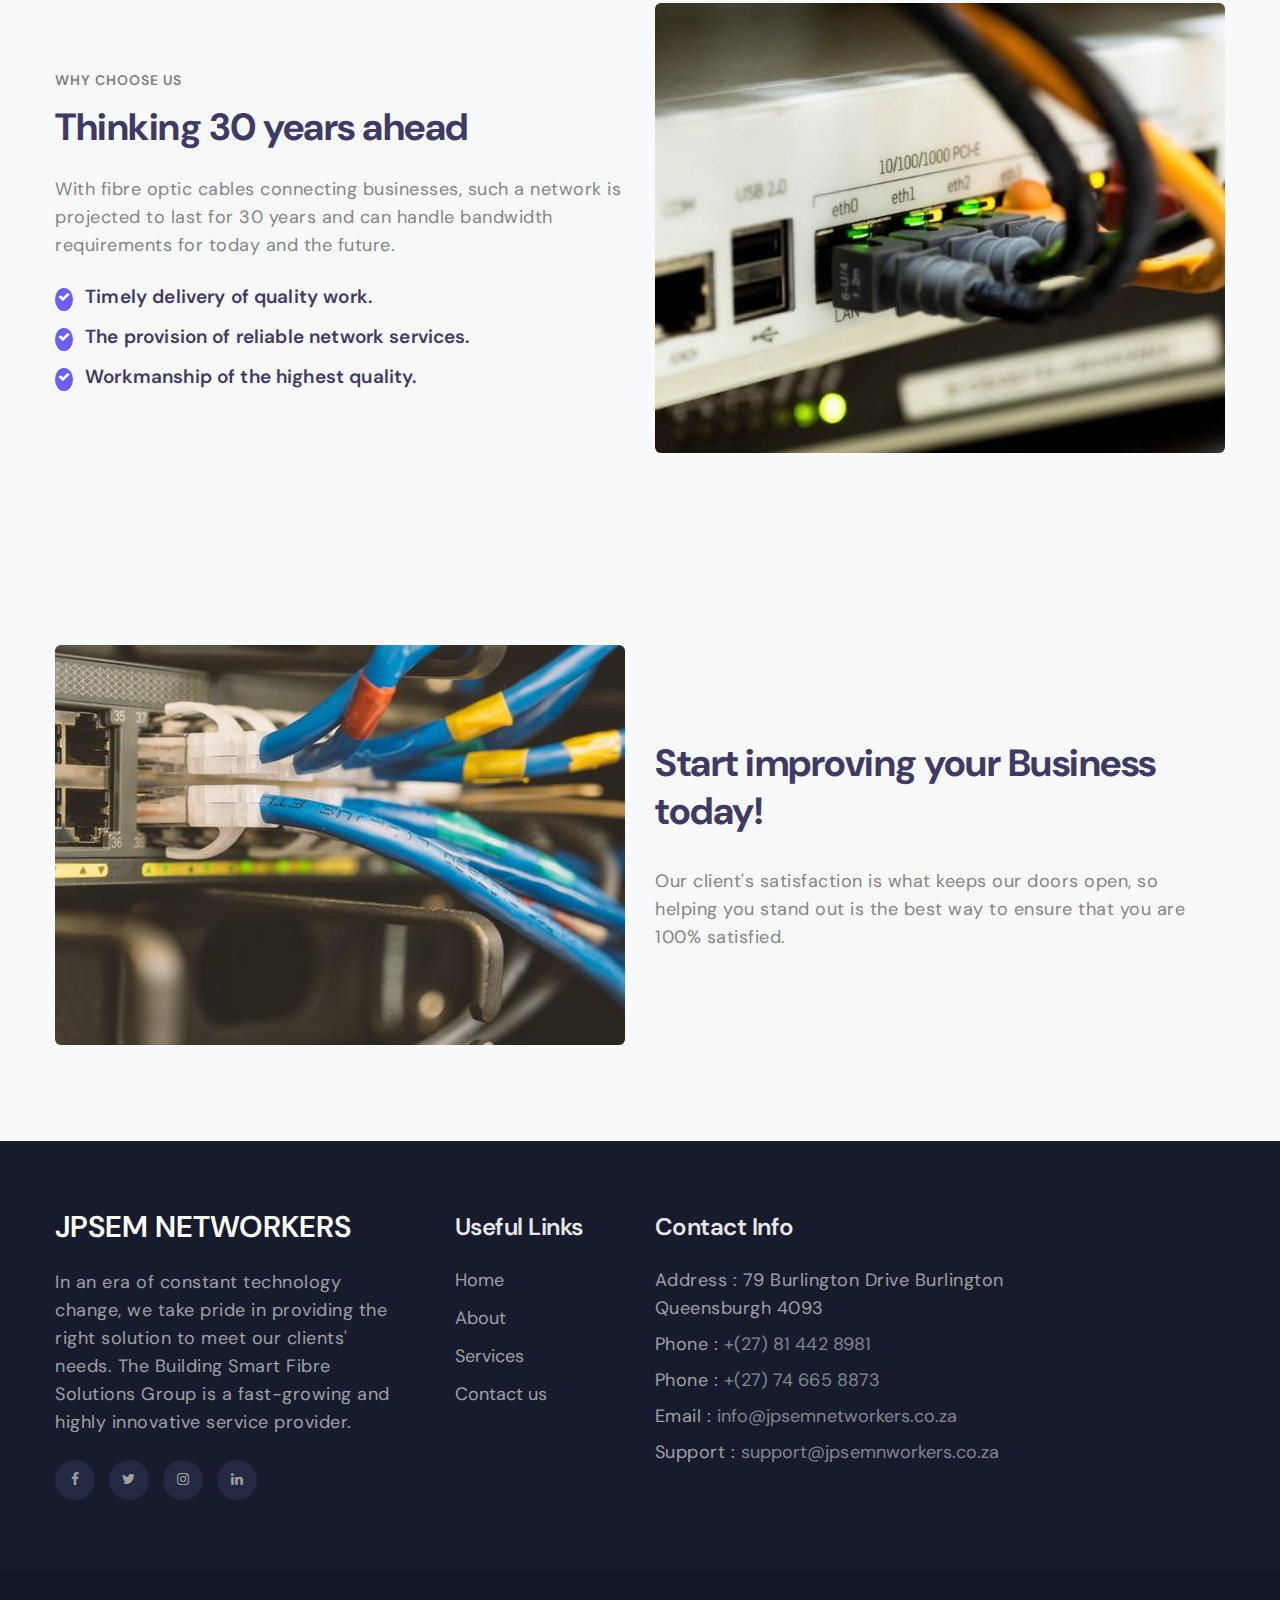
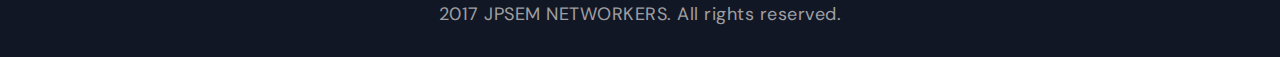
==== commit e93d8dcd: "some changes" ====
--- a/index.html
+++ b/index.html
@@ -94,6 +94,7 @@
       </nav>
   </div>
 </header>
+
 <!--/header-->
 <!-- banner section -->
 <section id="home" class="w3l-banner py-5">
@@ -187,78 +188,82 @@
 </section>
 <!-- //home page section -->
 <!-- footer -->
-<section class="w3l-footer-29-main">
-    <div class="footer-29 py-5">
-      <div class="container py-lg-4">
-        <div class="row footer-top-29">
-          <div class="col-lg-4 col-md-6 col-sm-7 footer-list-29 footer-1 pr-lg-5">
-            <div class="footer-logo mb-4">
-              <a class="navbar-brand" href="index.html"> JPSEM NETWORKERS</a>
-            </div>
-            <p>In an era of constant technology change, we take pride in providing the right solution to meet our clients' needs. 
-              The Building Smart Fibre Solutions Group is a fast-growing and highly innovative service provider.</p>
-            <div class="main-social-footer-29 mt-4">
-              <a href="#facebook" class="facebook"><span class="fa fa-facebook"></span></a>
-              <a href="#twitter" class="twitter"><span class="fa fa-twitter"></span></a>
-              <a href="#instagram" class="instagram"><span class="fa fa-instagram"></span></a>
-              <a href="#linkedin" class="linkedin"><span class="fa fa-linkedin"></span></a>
-            </div>
+<footer>
+  <section class="w3l-footer-29-main">
+      <div class="footer-29 py-5">
+          <div class="container py-lg-4">
+              <div class="row footer-top-29">
+                  <div class="col-lg-4 col-md-6 col-sm-7 footer-list-29 footer-1 pr-lg-5">
+                      <div class="footer-logo mb-4">
+                          <a class="navbar-brand" href="index.html"> JPSEM NETWORKERS</a>
+                      </div>
+                      <p>
+                          In an era of constant technology change, we take pride in providing the right solution to meet our clients' needs.
+                          The Building Smart Fibre Solutions Group is a fast-growing and highly innovative service provider.
+                      </p>
+                      <div class="main-social-footer-29 mt-4">
+                          <a href="#facebook" class="facebook"><span class="fa fa-facebook"></span></a>
+                          <a href="#twitter" class="twitter"><span class="fa fa-twitter"></span></a>
+                          <a href="#instagram" class="instagram"><span class="fa fa-instagram"></span></a>
+                          <a href="#linkedin" class="linkedin"><span class="fa fa-linkedin"></span></a>
+                      </div>
+                  </div>
+                  <div class="col-lg-2 col-md-6 col-sm-5 col-6 footer-list-29 footer-2 mt-sm-0 mt-5">
+
+                      <ul>
+                          <h6 class="footer-title-29">Useful Links</h6>
+                          <li><a href="index.html">Home</a></li>
+                          <li><a href="about.html">About</a></li>
+                          <li><a href="services.html">Services</a></li>
+                          <li><a href="contact.html">Contact us</a></li>
+                      </ul>
+                  </div>
+                  <div class="col-lg-4 col-md-6 col-sm-7 footer-list-29 footer-4 mt-lg-0 mt-5">
+                      <h6 class="footer-title-29">Contact Info </h6>
+                      <p>Address : 79 Burlington Drive Burlington Queensburgh 4093</p>
+                      <p class="mt-2">Phone : <a href="tel:0814428981">+(27) 81 442 8981</a></p>
+                      <p class="mt-2">Phone : <a href="tel:0814428981">+(27) 74 665 8873</a></p>
+                      <p class="mt-2">Email : <a href="mailto:info@jpsemnetworkers.co.za">info@jpsemnetworkers.co.za</a></p>
+                      <p class="mt-2">Support : <a href="mailto:support@jpsemnworkers.co.za">support@jpsemnworkers.co.za</a></p>
+                  </div>
+              </div>
           </div>
-          <div class="col-lg-2 col-md-6 col-sm-5 col-6 footer-list-29 footer-2 mt-sm-0 mt-5">
-  
-            <ul>
-              <h6 class="footer-title-29">Useful Links</h6>
-              <li><a href="index.html">Home</a></li>
-              <li><a href="about.html">About</a></li>
-              <li><a href="services.html">Services</a></li>
-              <li><a href="contact.html">Contact us</a></li>
-            </ul>
+      </div>
+      <!-- copyright -->
+      <section class="w3l-copyright text-center">
+          <div class="container">
+              <p class="copy-footer-29">2017 JPSEM NETWORKERS. All rights reserved.</p>
           </div>
-          <div class="col-lg-4 col-md-6 col-sm-7 footer-list-29 footer-4 mt-lg-0 mt-5">
-            <h6 class="footer-title-29">Contact Info </h6>
-            <p>Address : 94 Maud Mfusi St, Durban Central, Durban, 4001</p>
-            <p class="mt-2">Phone : <a href="tel:0814428981">+(27) 81 442 8981</a></p>
-            <p class="mt-2">Email : <a href="mailto:info@jpsemnetworkers.co.za">info@jpsemnetworkers.co.za</a></p>
-            <p class="mt-2">Support : <a href="mailto:support@jpsemnworkers.co.za">support@jpsemnworkers.co.za</a></p>
-          </div>
-        </div>
-      </div>
-    </div>
-    <!-- copyright -->
-    <section class="w3l-copyright text-center">
-      <div class="container">
-        <p class="copy-footer-29">2017 JPSEM NETWORKERS. All rights reserved.</p>
-      </div>
-  
-      <!-- move top -->
-      <button onclick="topFunction()" id="movetop" title="Go to top">
-        &#10548;
-      </button>
-      <script>
-        // When the user scrolls down 20px from the top of the document, show the button
-        window.onscroll = function () {
-          scrollFunction()
-        };
-  
-        function scrollFunction() {
-          if (document.body.scrollTop > 20 || document.documentElement.scrollTop > 20) {
-            document.getElementById("movetop").style.display = "block";
-          } else {
-            document.getElementById("movetop").style.display = "none";
-          }
-        }
-  
-        // When the user clicks on the button, scroll to the top of the document
-        function topFunction() {
-          document.body.scrollTop = 0;
-          document.documentElement.scrollTop = 0;
-        }
-      </script>
-      <!-- /move top -->
-    </section>
-    <!-- //copyright -->
+
+          <!-- move top -->
+          <button onclick="topFunction()" id="movetop" title="Go to top">
+              &#10548;
+          </button>
+          <script>
+              // When the user scrolls down 20px from the top of the document, show the button
+              window.onscroll = function () {
+                  scrollFunction()
+              };
+
+              function scrollFunction() {
+                  if (document.body.scrollTop > 20 || document.documentElement.scrollTop > 20) {
+                      document.getElementById("movetop").style.display = "block";
+                  } else {
+                      document.getElementById("movetop").style.display = "none";
+                  }
+              }
+
+              // When the user clicks on the button, scroll to the top of the document
+              function topFunction() {
+                  document.body.scrollTop = 0;
+                  document.documentElement.scrollTop = 0;
+              }
+          </script>
+          <!-- /move top -->
+      </section>
+      <!-- //copyright -->
   </section>
-  <!-- //footer -->
+</footer>
 <!-- //footer -->
 
 <!-- Template JavaScript -->
